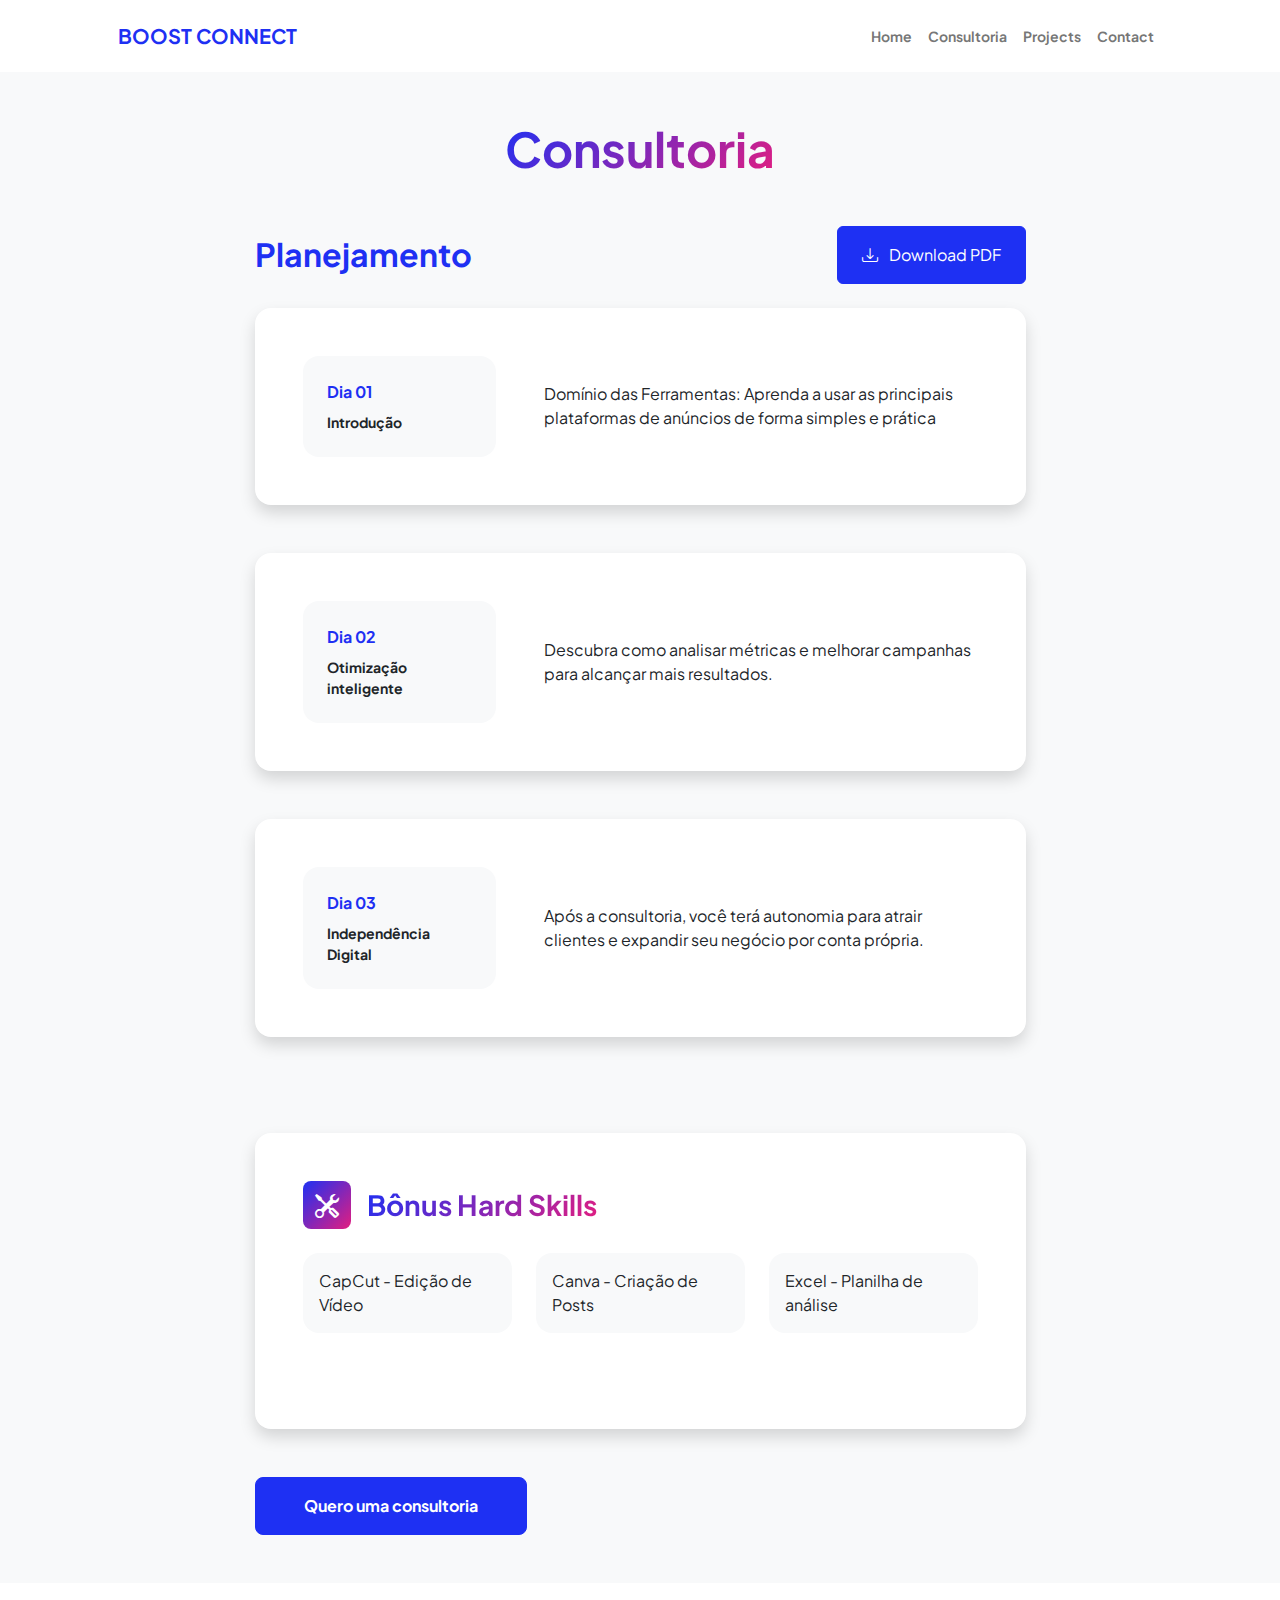
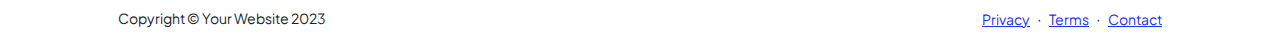
==== consultoria.html @ d8438253 "Add files via upload" ====
<!DOCTYPE html>
<html lang="pt-BR">
    <head>
        <meta charset="utf-8" />
        <meta name="viewport" content="width=device-width, initial-scale=1, shrink-to-fit=no" />
        <meta name="description" content="" />
        <meta name="author" content="" />
        <title>BOOST CONNECT - CONSULTORIA</title>
        <!-- Favicon-->
        <link rel="icon" type="image/x-icon" href="assets/favicon.ico" />
        <!-- Custom Google font-->
        <link rel="preconnect" href="https://fonts.googleapis.com" />
        <link rel="preconnect" href="https://fonts.gstatic.com" crossorigin />
        <link href="https://fonts.googleapis.com/css2?family=Plus+Jakarta+Sans:wght@100;200;300;400;500;600;700;800;900&amp;display=swap" rel="stylesheet" />
        <!-- Bootstrap icons-->
        <link href="https://cdn.jsdelivr.net/npm/bootstrap-icons@1.8.1/font/bootstrap-icons.css" rel="stylesheet" />
        <!-- Core theme CSS (includes Bootstrap)-->
        <link href="css/styles.css" rel="stylesheet" />
    </head>
    <body class="d-flex flex-column h-100 bg-light">
        <main class="flex-shrink-0">
            <!-- Navigation-->
            <nav class="navbar navbar-expand-lg navbar-light bg-white py-3">
                <div class="container px-5">
                    <a class="navbar-brand" href="index.html"><span class="fw-bolder text-primary">BOOST CONNECT</span></a>
                    <button class="navbar-toggler" type="button" data-bs-toggle="collapse" data-bs-target="#navbarSupportedContent" aria-controls="navbarSupportedContent" aria-expanded="false" aria-label="Toggle navigation"><span class="navbar-toggler-icon"></span></button>
                    <div class="collapse navbar-collapse" id="navbarSupportedContent">
                        <ul class="navbar-nav ms-auto mb-2 mb-lg-0 small fw-bolder">
                            <li class="nav-item"><a class="nav-link" href="index.html">Home</a></li>
                            <li class="nav-item"><a class="nav-link" href="consultoria.html">Consultoria</a></li>
                            <li class="nav-item"><a class="nav-link" href="projects.html">Projects</a></li>
                            <li class="nav-item"><a class="nav-link" href="contact.html">Contact</a></li>
                        </ul>
                    </div>
                </div>
            </nav>
            <!-- Page Content-->
            <div class="container px-5 my-5">
                <div class="text-center mb-5">
                    <h1 class="display-5 fw-bolder mb-0"><span class="text-gradient d-inline">Consultoria</span></h1>
                </div>
                <div class="row gx-5 justify-content-center">
                    <div class="col-lg-11 col-xl-9 col-xxl-8">
                        <!-- Experience Section-->
                        <section>
                            <div class="d-flex align-items-center justify-content-between mb-4">
                                <h2 class="text-primary fw-bolder mb-0">Planejamento</h2>
                                <!-- Download resume button-->
                                <!-- Note: Set the link href target to a PDF file within your project-->
                                <a class="btn btn-primary px-4 py-3" href="assets/Consultoria.pdf" download>
                                    <div class="d-inline-block bi bi-download me-2"></div>
                                    Download PDF
                                </a>
                            </div>
                            <!-- Experience Card 1-->
                            <div class="card shadow border-0 rounded-4 mb-5">
                                <div class="card-body p-5">
                                    <div class="row align-items-center gx-5">
                                        <div class="col text-center text-lg-start mb-4 mb-lg-0">
                                            <div class="bg-light p-4 rounded-4">
                                                <div class="text-primary fw-bolder mb-2">Dia 01</div>
                                                <div class="small fw-bolder">Introdução</div>
                                            </div>
                                        </div>
                                        <div class="col-lg-8"><div>Domínio das Ferramentas: Aprenda a usar as
                                            principais plataformas de anúncios de forma
                                            simples e prática</div></div>
                                    </div>
                                </div>
                            </div>
                            <!-- Experience Card 2-->
                            <div class="card shadow border-0 rounded-4 mb-5">
                                <div class="card-body p-5">
                                    <div class="row align-items-center gx-5">
                                        <div class="col text-center text-lg-start mb-4 mb-lg-0">
                                            <div class="bg-light p-4 rounded-4">
                                                <div class="text-primary fw-bolder mb-2">Dia 02</div>
                                                <div class="small fw-bolder">Otimização inteligente</div>
                                            </div>
                                        </div>
                                        <div class="col-lg-8"><div>Descubra como analisar
                                            métricas e melhorar campanhas para alcançar
                                            mais resultados.</div></div>
                                    </div>
                                </div>
                            </div>
                            <!-- Experience Card 2-->
                            <div class="card shadow border-0 rounded-4 mb-5">
                                <div class="card-body p-5">
                                    <div class="row align-items-center gx-5">
                                        <div class="col text-center text-lg-start mb-4 mb-lg-0">
                                            <div class="bg-light p-4 rounded-4">
                                                <div class="text-primary fw-bolder mb-2">Dia 03</div>
                                                <div class="small fw-bolder">Independência Digital</div>
                                            </div>
                                        </div>
                                        <div class="col-lg-8"><div>Após a consultoria, você
                                            terá autonomia para atrair clientes e expandir
                                            seu negócio por conta própria.</div></div>
                                    </div>
                                </div>
                            </div>
                        </section>
                        <div class="pb-5"></div>
                        <!-- Skills Section-->
                        <section class="hard-skills">
                            <!-- Skillset Card-->
                            <div class="card shadow border-0 rounded-4 mb-5">
                                <div class="card-body p-5">
                                    <!-- Professional skills list-->
                                    <div class="mb-5">
                                        <div class="d-flex align-items-center mb-4">
                                            <div class="feature bg-primary bg-gradient-primary-to-secondary text-white rounded-3 me-3"><i class="bi bi-tools"></i></div>
                                            <h3 class="fw-bolder mb-0"><span class="text-gradient d-inline">Bônus Hard Skills</span></h3>
                                        </div>
                                        <div class="row row-cols-1 row-cols-md-3 mb-4">
                                            <div class="col mb-4 mb-md-0"><div class="d-flex align-items-center bg-light rounded-4 p-3 h-100">CapCut - Edição de Vídeo</div></div>
                                            <div class="col mb-4 mb-md-0"><div class="d-flex align-items-center bg-light rounded-4 p-3 h-100">Canva - Criação de Posts</div></div>
                                            <div class="col"><div class="d-flex align-items-center bg-light rounded-4 p-3 h-100">Excel - Planilha de análise</div></div>
                                        </div>
                                    </div>
                                </div>
                            </div>
                            <a class="btn btn-primary btn-lg px-5 py-3 me-sm-3 fs-6 fw-bolder center" href="consultoria.html">Quero uma consultoria</a>
                        </section>
                    </div>
                </div>
            </div>
        </main>
        <!-- Footer-->
        <footer class="bg-white py-4 mt-auto">
            <div class="container px-5">
                <div class="row align-items-center justify-content-between flex-column flex-sm-row">
                    <div class="col-auto"><div class="small m-0">Copyright &copy; Your Website 2023</div></div>
                    <div class="col-auto">
                        <a class="small" href="#!">Privacy</a>
                        <span class="mx-1">&middot;</span>
                        <a class="small" href="#!">Terms</a>
                        <span class="mx-1">&middot;</span>
                        <a class="small" href="#!">Contact</a>
                    </div>
                </div>
            </div>
        </footer>
        <!-- Bootstrap core JS-->
        <script src="https://cdn.jsdelivr.net/npm/bootstrap@5.2.3/dist/js/bootstrap.bundle.min.js"></script>
        <!-- Core theme JS-->
        <script src="js/scripts.js"></script>
    </body>
</html>
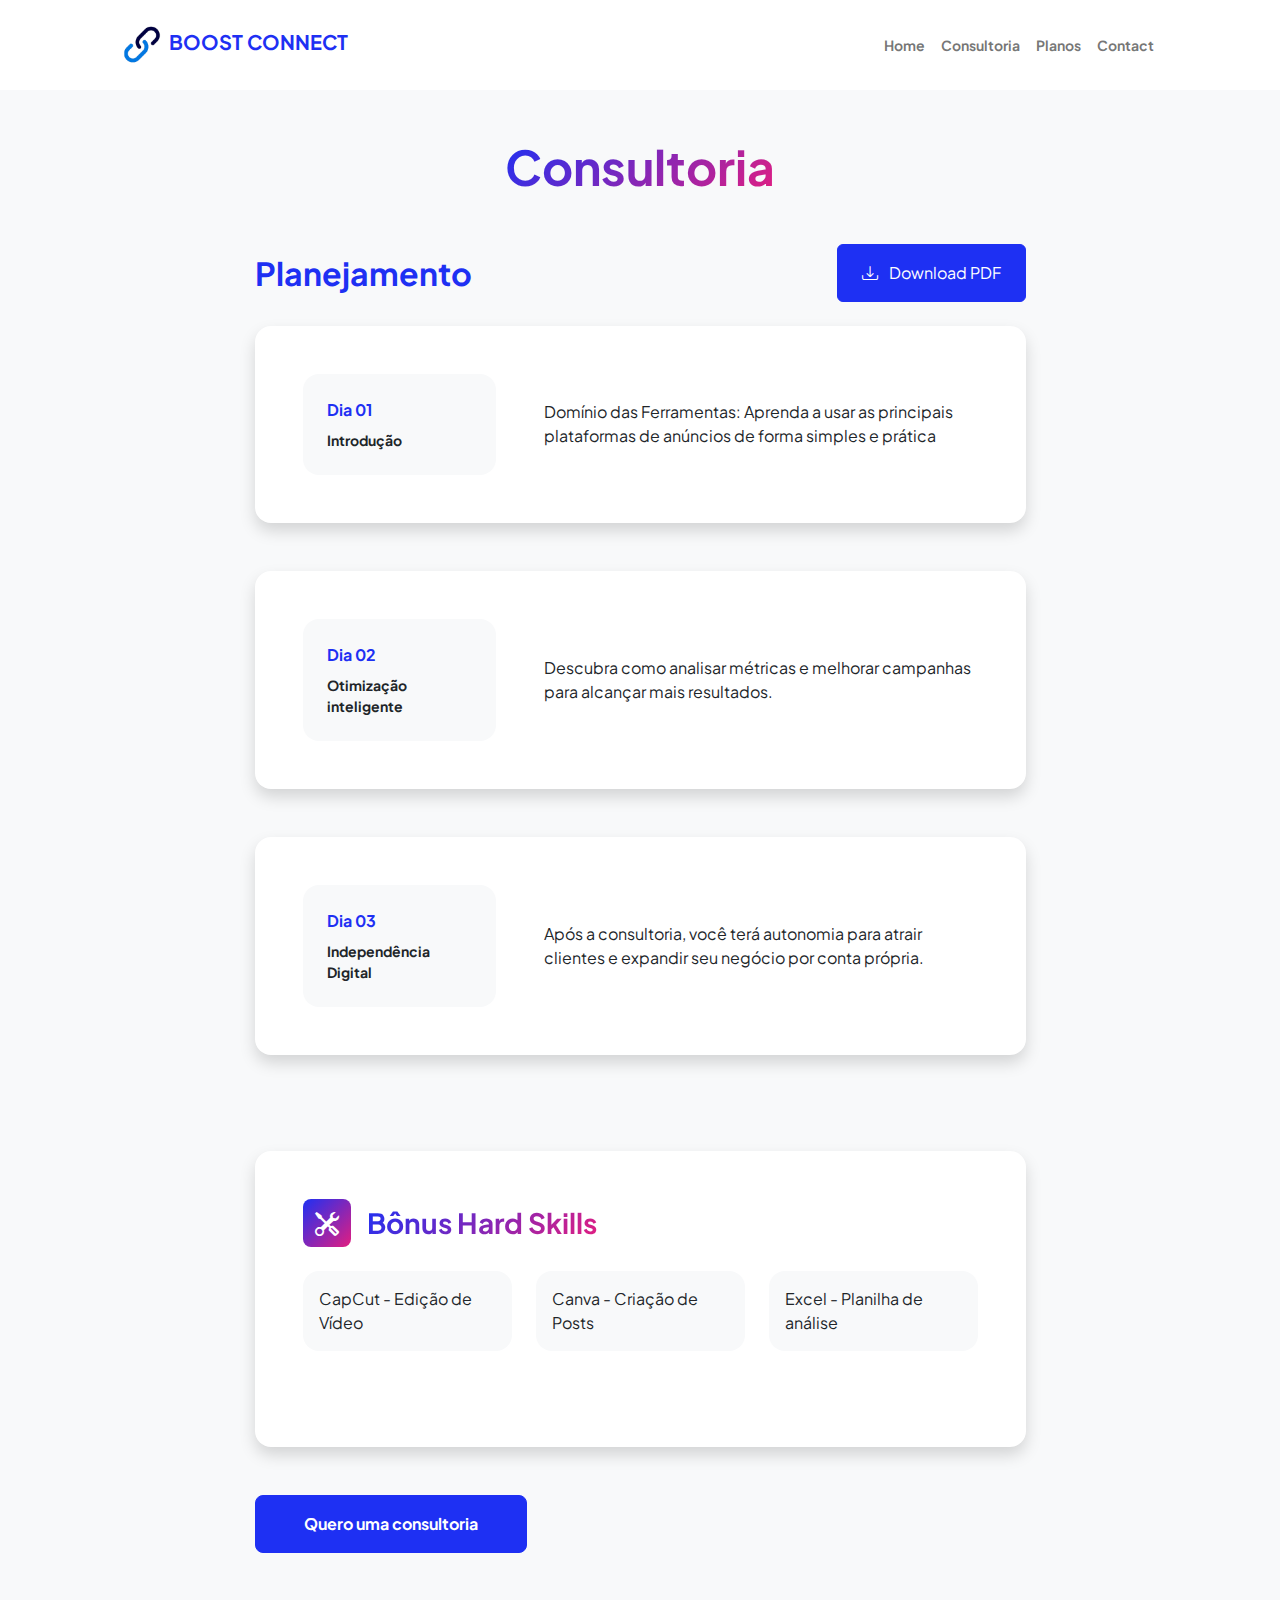
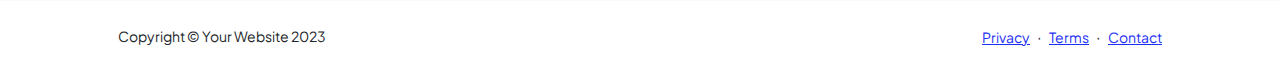
==== commit 1a562e2d: "Add files via upload" ====
--- a/consultoria.html
+++ b/consultoria.html
@@ -22,13 +22,16 @@
             <!-- Navigation-->
             <nav class="navbar navbar-expand-lg navbar-light bg-white py-3">
                 <div class="container px-5">
-                    <a class="navbar-brand" href="index.html"><span class="fw-bolder text-primary">BOOST CONNECT</span></a>
+                    <a class="navbar-brand" href="index.html">
+                        <img src="assets/icon.png" alt="Boost Connect Icon" title="Boost Connect Icone" width="10%">
+                        <span class="fw-bolder text-primary">BOOST CONNECT</span>
+                    </a>
                     <button class="navbar-toggler" type="button" data-bs-toggle="collapse" data-bs-target="#navbarSupportedContent" aria-controls="navbarSupportedContent" aria-expanded="false" aria-label="Toggle navigation"><span class="navbar-toggler-icon"></span></button>
                     <div class="collapse navbar-collapse" id="navbarSupportedContent">
                         <ul class="navbar-nav ms-auto mb-2 mb-lg-0 small fw-bolder">
                             <li class="nav-item"><a class="nav-link" href="index.html">Home</a></li>
                             <li class="nav-item"><a class="nav-link" href="consultoria.html">Consultoria</a></li>
-                            <li class="nav-item"><a class="nav-link" href="projects.html">Projects</a></li>
+                            <li class="nav-item"><a class="nav-link" href="planos.html">Planos</a></li>
                             <li class="nav-item"><a class="nav-link" href="contact.html">Contact</a></li>
                         </ul>
                     </div>
@@ -121,7 +124,7 @@
                                     </div>
                                 </div>
                             </div>
-                            <a class="btn btn-primary btn-lg px-5 py-3 me-sm-3 fs-6 fw-bolder center" href="consultoria.html">Quero uma consultoria</a>
+                            <a class="btn btn-primary btn-lg px-5 py-3 me-sm-3 fs-6 fw-bolder center" href="https://wa.me/+5564984251535">Quero uma consultoria</a>
                         </section>
                     </div>
                 </div>
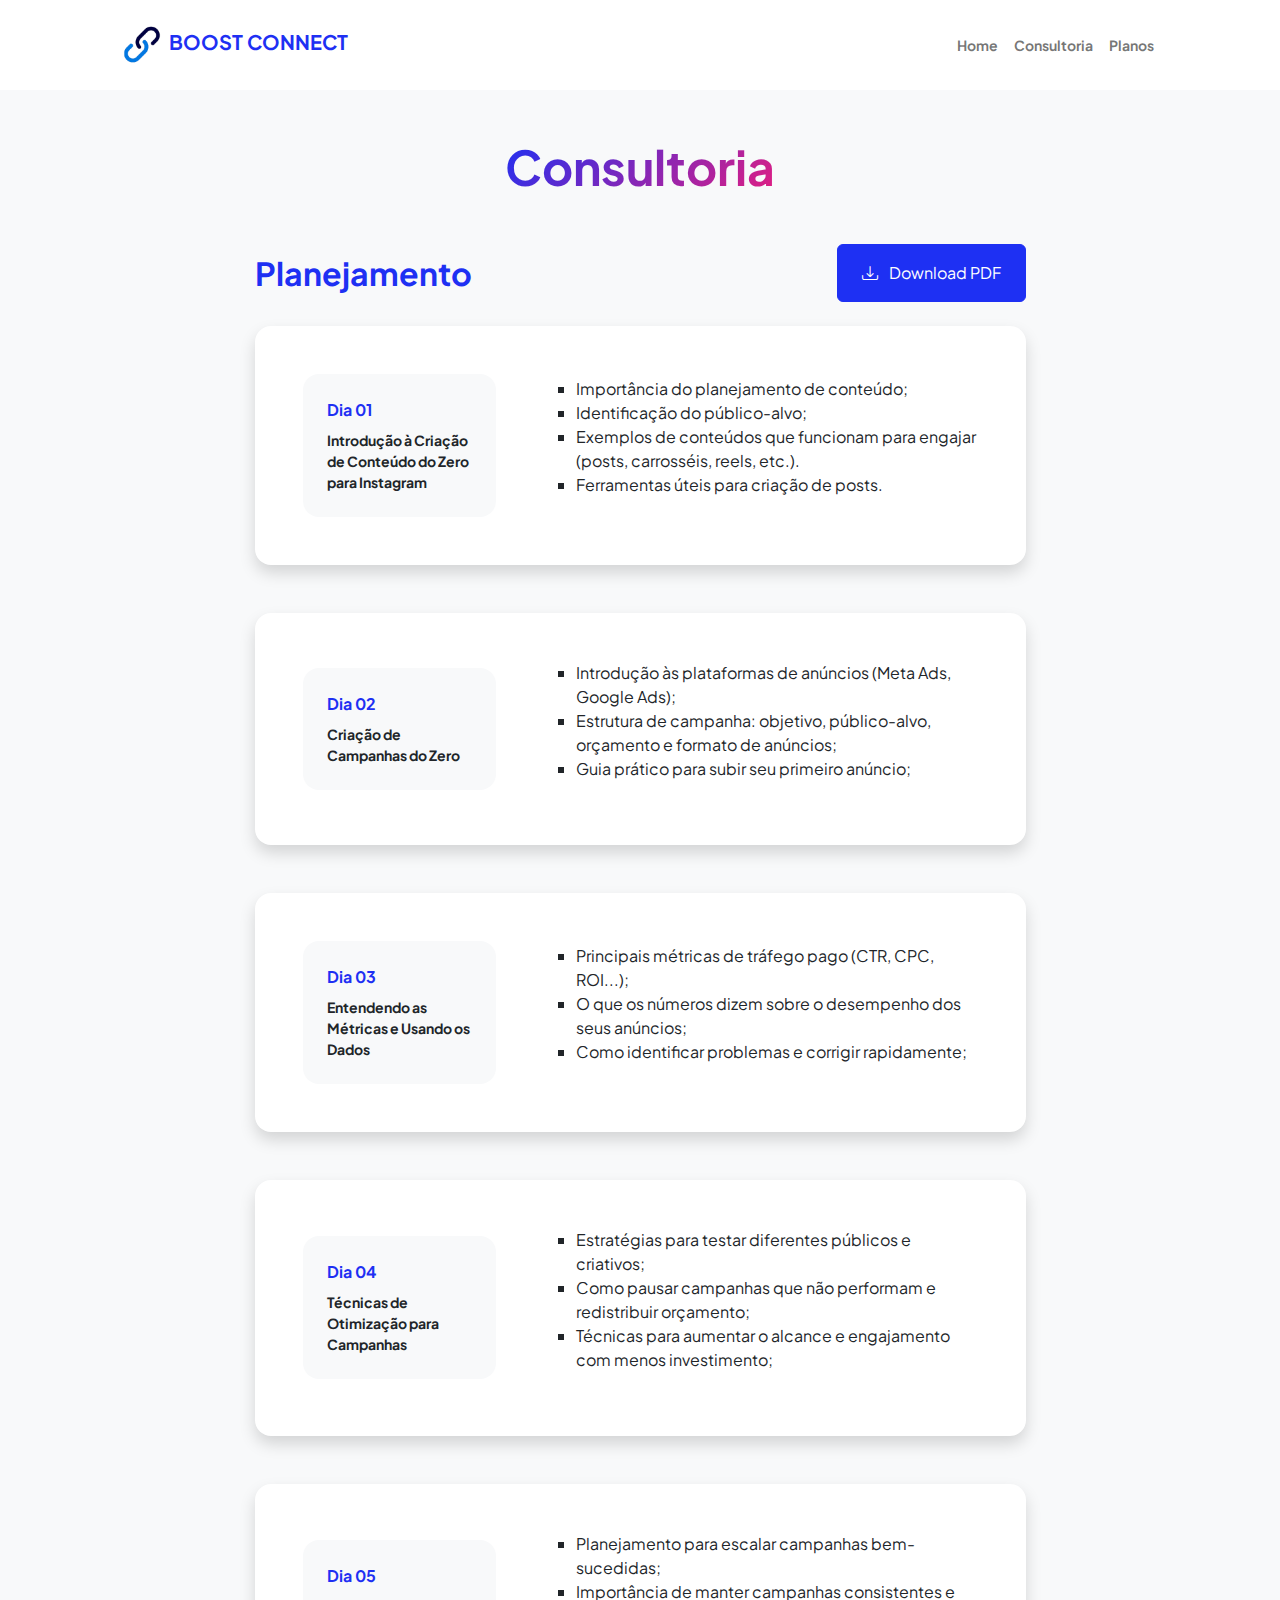
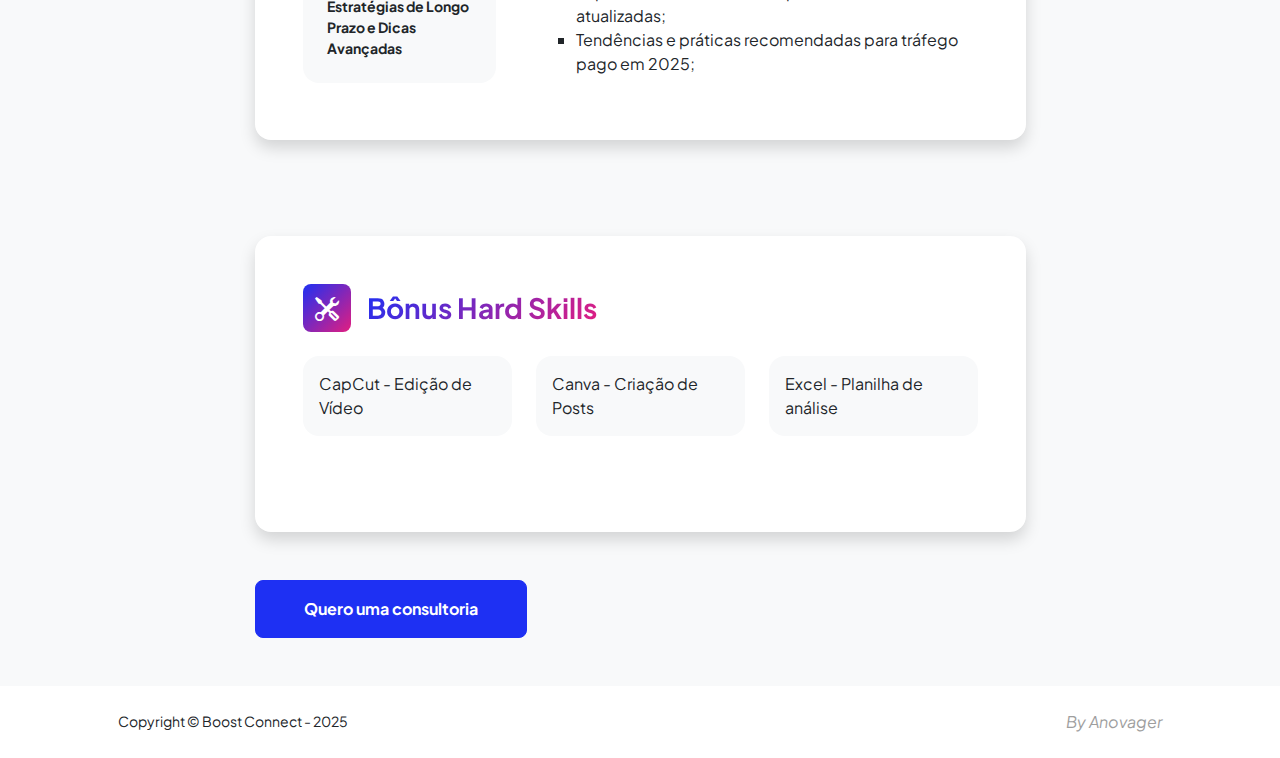
==== commit a1d1aaaf: "update: planos e consultoria" ====
--- a/consultoria.html
+++ b/consultoria.html
@@ -1,153 +1,246 @@
 <!DOCTYPE html>
 <html lang="pt-BR">
-    <head>
-        <meta charset="utf-8" />
-        <meta name="viewport" content="width=device-width, initial-scale=1, shrink-to-fit=no" />
-        <meta name="description" content="" />
-        <meta name="author" content="" />
-        <title>BOOST CONNECT - CONSULTORIA</title>
-        <!-- Favicon-->
-        <link rel="icon" type="image/x-icon" href="assets/favicon.ico" />
-        <!-- Custom Google font-->
-        <link rel="preconnect" href="https://fonts.googleapis.com" />
-        <link rel="preconnect" href="https://fonts.gstatic.com" crossorigin />
-        <link href="https://fonts.googleapis.com/css2?family=Plus+Jakarta+Sans:wght@100;200;300;400;500;600;700;800;900&amp;display=swap" rel="stylesheet" />
-        <!-- Bootstrap icons-->
-        <link href="https://cdn.jsdelivr.net/npm/bootstrap-icons@1.8.1/font/bootstrap-icons.css" rel="stylesheet" />
-        <!-- Core theme CSS (includes Bootstrap)-->
-        <link href="css/styles.css" rel="stylesheet" />
-    </head>
-    <body class="d-flex flex-column h-100 bg-light">
-        <main class="flex-shrink-0">
-            <!-- Navigation-->
-            <nav class="navbar navbar-expand-lg navbar-light bg-white py-3">
-                <div class="container px-5">
-                    <a class="navbar-brand" href="index.html">
-                        <img src="assets/icon.png" alt="Boost Connect Icon" title="Boost Connect Icone" width="10%">
-                        <span class="fw-bolder text-primary">BOOST CONNECT</span>
-                    </a>
-                    <button class="navbar-toggler" type="button" data-bs-toggle="collapse" data-bs-target="#navbarSupportedContent" aria-controls="navbarSupportedContent" aria-expanded="false" aria-label="Toggle navigation"><span class="navbar-toggler-icon"></span></button>
-                    <div class="collapse navbar-collapse" id="navbarSupportedContent">
-                        <ul class="navbar-nav ms-auto mb-2 mb-lg-0 small fw-bolder">
-                            <li class="nav-item"><a class="nav-link" href="index.html">Home</a></li>
-                            <li class="nav-item"><a class="nav-link" href="consultoria.html">Consultoria</a></li>
-                            <li class="nav-item"><a class="nav-link" href="planos.html">Planos</a></li>
-                            <li class="nav-item"><a class="nav-link" href="contact.html">Contact</a></li>
-                        </ul>
-                    </div>
-                </div>
-            </nav>
-            <!-- Page Content-->
-            <div class="container px-5 my-5">
-                <div class="text-center mb-5">
-                    <h1 class="display-5 fw-bolder mb-0"><span class="text-gradient d-inline">Consultoria</span></h1>
-                </div>
-                <div class="row gx-5 justify-content-center">
-                    <div class="col-lg-11 col-xl-9 col-xxl-8">
-                        <!-- Experience Section-->
-                        <section>
-                            <div class="d-flex align-items-center justify-content-between mb-4">
-                                <h2 class="text-primary fw-bolder mb-0">Planejamento</h2>
-                                <!-- Download resume button-->
-                                <!-- Note: Set the link href target to a PDF file within your project-->
-                                <a class="btn btn-primary px-4 py-3" href="assets/Consultoria.pdf" download>
-                                    <div class="d-inline-block bi bi-download me-2"></div>
-                                    Download PDF
-                                </a>
-                            </div>
-                            <!-- Experience Card 1-->
-                            <div class="card shadow border-0 rounded-4 mb-5">
-                                <div class="card-body p-5">
-                                    <div class="row align-items-center gx-5">
-                                        <div class="col text-center text-lg-start mb-4 mb-lg-0">
-                                            <div class="bg-light p-4 rounded-4">
-                                                <div class="text-primary fw-bolder mb-2">Dia 01</div>
-                                                <div class="small fw-bolder">Introdução</div>
+
+<head>
+    <meta charset="utf-8" />
+    <meta name="viewport" content="width=device-width, initial-scale=1, shrink-to-fit=no" />
+    <meta name="description" content="" />
+    <meta name="author" content="" />
+    <title>BOOST CONNECT - CONSULTORIA</title>
+    <!-- Favicon-->
+    <link rel="icon" type="image/x-icon" href="assets/favicon.ico" />
+    <!-- Custom Google font-->
+    <link rel="preconnect" href="https://fonts.googleapis.com" />
+    <link rel="preconnect" href="https://fonts.gstatic.com" crossorigin />
+    <link
+        href="https://fonts.googleapis.com/css2?family=Plus+Jakarta+Sans:wght@100;200;300;400;500;600;700;800;900&amp;display=swap"
+        rel="stylesheet" />
+    <!-- Bootstrap icons-->
+    <link href="https://cdn.jsdelivr.net/npm/bootstrap-icons@1.8.1/font/bootstrap-icons.css" rel="stylesheet" />
+    <!-- Core theme CSS (includes Bootstrap)-->
+    <link href="css/styles.css" rel="stylesheet" />
+</head>
+
+<body class="d-flex flex-column h-100 bg-light">
+    <main class="flex-shrink-0">
+        <!-- Navigation-->
+        <nav class="navbar navbar-expand-lg navbar-light bg-white py-3">
+            <div class="container px-5">
+                <a class="navbar-brand" href="index.html">
+                    <img src="assets/icon.png" alt="Boost Connect Icon" title="Boost Connect Icone" width="10%">
+                    <span class="fw-bolder text-primary">BOOST CONNECT</span>
+                </a>
+                <button class="navbar-toggler" type="button" data-bs-toggle="collapse"
+                    data-bs-target="#navbarSupportedContent" aria-controls="navbarSupportedContent"
+                    aria-expanded="false" aria-label="Toggle navigation"><span
+                        class="navbar-toggler-icon"></span></button>
+                <div class="collapse navbar-collapse" id="navbarSupportedContent">
+                    <ul class="navbar-nav ms-auto mb-2 mb-lg-0 small fw-bolder">
+                        <li class="nav-item"><a class="nav-link" href="index.html">Home</a></li>
+                        <li class="nav-item"><a class="nav-link" href="consultoria.html">Consultoria</a></li>
+                        <li class="nav-item"><a class="nav-link" href="planos.html">Planos</a></li>
+                    </ul>
+                </div>
+            </div>
+        </nav>
+        <!-- Page Content-->
+        <div class="container px-5 my-5">
+            <div class="text-center mb-5">
+                <h1 class="display-5 fw-bolder mb-0"><span class="text-gradient d-inline">Consultoria</span></h1>
+            </div>
+            <div class="row gx-5 justify-content-center">
+                <div class="col-lg-11 col-xl-9 col-xxl-8">
+                    <!-- Experience Section-->
+                    <section>
+                        <div class="d-flex align-items-center justify-content-between mb-4">
+                            <h2 class="text-primary fw-bolder mb-0">Planejamento</h2>
+                            <!-- Download resume button-->
+                            <!-- Note: Set the link href target to a PDF file within your project-->
+                            <a class="btn btn-primary px-4 py-3" href="assets/Consultoria.pdf" download>
+                                <div class="d-inline-block bi bi-download me-2"></div>
+                                Download PDF
+                            </a>
+                        </div>
+                        <!-- Experience Card 1-->
+                        <div class="card shadow border-0 rounded-4 mb-5">
+                            <div class="card-body p-5">
+                                <div class="row align-items-center gx-5">
+                                    <div class="col text-center text-lg-start mb-4 mb-lg-0">
+                                        <div class="bg-light p-4 rounded-4">
+                                            <div class="text-primary fw-bolder mb-2">Dia 01</div>
+                                            <div class="small fw-bolder">Introdução à Criação de Conteúdo do Zero para
+                                                Instagram</div>
+                                        </div>
+                                    </div>
+                                    <div class="col-lg-8">
+                                        <div>
+                                            <ul type="square">
+                                                <li>Importância do planejamento de conteúdo;</li>
+                                                <li>Identificação do público-alvo;</li>
+                                                <li>Exemplos de conteúdos que funcionam para engajar (posts, carrosséis,
+                                                    reels, etc.).</li>
+                                                <li>Ferramentas úteis para criação de posts.</li>
+                                            </ul>
+                                        </div>
+                                    </div>
+                                </div>
+                            </div>
+                        </div>
+                        <!-- Experience Card 2-->
+                        <div class="card shadow border-0 rounded-4 mb-5">
+                            <div class="card-body p-5">
+                                <div class="row align-items-center gx-5">
+                                    <div class="col text-center text-lg-start mb-4 mb-lg-0">
+                                        <div class="bg-light p-4 rounded-4">
+                                            <div class="text-primary fw-bolder mb-2">Dia 02</div>
+                                            <div class="small fw-bolder">Criação de Campanhas do Zero</div>
+                                        </div>
+                                    </div>
+                                    <div class="col-lg-8">
+                                        <div>
+                                            <ul type="square">
+                                                <li>Introdução às plataformas de anúncios (Meta Ads, Google Ads);</li>
+                                                <li>Estrutura de campanha: objetivo, público-alvo, orçamento e formato
+                                                    de anúncios;</li>
+                                                <li>Guia prático para subir seu primeiro anúncio;</li>
+                                            </ul>
+                                        </div>
+                                    </div>
+                                </div>
+                            </div>
+                        </div>
+                        <!-- Experience Card 2-->
+                        <div class="card shadow border-0 rounded-4 mb-5">
+                            <div class="card-body p-5">
+                                <div class="row align-items-center gx-5">
+                                    <div class="col text-center text-lg-start mb-4 mb-lg-0">
+                                        <div class="bg-light p-4 rounded-4">
+                                            <div class="text-primary fw-bolder mb-2">Dia 03</div>
+                                            <div class="small fw-bolder">Entendendo as Métricas e Usando os Dados</div>
+                                        </div>
+                                    </div>
+                                    <div class="col-lg-8">
+                                        <div>
+                                            <ul type="square">
+                                                <li>Principais métricas de tráfego pago (CTR, CPC, ROI...);
+                                                </li>
+                                                <li>O que os números dizem sobre o desempenho dos seus anúncios;
+                                                </li>
+                                                <li>Como identificar problemas e corrigir rapidamente;
+                                                </li>
+                                            </ul>
+                                        </div>
+                                    </div>
+                                </div>
+                            </div>
+                        </div>
+                        <div class="card shadow border-0 rounded-4 mb-5">
+                            <div class="card-body p-5">
+                                <div class="row align-items-center gx-5">
+                                    <div class="col text-center text-lg-start mb-4 mb-lg-0">
+                                        <div class="bg-light p-4 rounded-4">
+                                            <div class="text-primary fw-bolder mb-2">Dia 04</div>
+                                            <div class="small fw-bolder">Técnicas de Otimização para Campanhas</div>
+                                        </div>
+                                    </div>
+                                    <div class="col-lg-8">
+                                        <div>
+                                            <ul type="square">
+                                                <li>Estratégias para testar diferentes públicos e criativos;
+                                                </li>
+                                                <li>Como pausar campanhas que não performam e redistribuir orçamento;
+                                                </li>
+                                                <li>Técnicas para aumentar o alcance e engajamento com menos investimento;
+                                                </li>
+                                            </ul>
+                                        </div>
+                                    </div>
+                                </div>
+                            </div>
+                        </div>
+                        <div class="card shadow border-0 rounded-4 mb-5">
+                            <div class="card-body p-5">
+                                <div class="row align-items-center gx-5">
+                                    <div class="col text-center text-lg-start mb-4 mb-lg-0">
+                                        <div class="bg-light p-4 rounded-4">
+                                            <div class="text-primary fw-bolder mb-2">Dia 05</div>
+                                            <div class="small fw-bolder">Estratégias de Longo Prazo e Dicas Avançadas
                                             </div>
                                         </div>
-                                        <div class="col-lg-8"><div>Domínio das Ferramentas: Aprenda a usar as
-                                            principais plataformas de anúncios de forma
-                                            simples e prática</div></div>
-                                    </div>
-                                </div>
-                            </div>
-                            <!-- Experience Card 2-->
-                            <div class="card shadow border-0 rounded-4 mb-5">
-                                <div class="card-body p-5">
-                                    <div class="row align-items-center gx-5">
-                                        <div class="col text-center text-lg-start mb-4 mb-lg-0">
-                                            <div class="bg-light p-4 rounded-4">
-                                                <div class="text-primary fw-bolder mb-2">Dia 02</div>
-                                                <div class="small fw-bolder">Otimização inteligente</div>
-                                            </div>
-                                        </div>
-                                        <div class="col-lg-8"><div>Descubra como analisar
-                                            métricas e melhorar campanhas para alcançar
-                                            mais resultados.</div></div>
-                                    </div>
-                                </div>
-                            </div>
-                            <!-- Experience Card 2-->
-                            <div class="card shadow border-0 rounded-4 mb-5">
-                                <div class="card-body p-5">
-                                    <div class="row align-items-center gx-5">
-                                        <div class="col text-center text-lg-start mb-4 mb-lg-0">
-                                            <div class="bg-light p-4 rounded-4">
-                                                <div class="text-primary fw-bolder mb-2">Dia 03</div>
-                                                <div class="small fw-bolder">Independência Digital</div>
-                                            </div>
-                                        </div>
-                                        <div class="col-lg-8"><div>Após a consultoria, você
-                                            terá autonomia para atrair clientes e expandir
-                                            seu negócio por conta própria.</div></div>
-                                    </div>
-                                </div>
-                            </div>
-                        </section>
-                        <div class="pb-5"></div>
-                        <!-- Skills Section-->
-                        <section class="hard-skills">
-                            <!-- Skillset Card-->
-                            <div class="card shadow border-0 rounded-4 mb-5">
-                                <div class="card-body p-5">
-                                    <!-- Professional skills list-->
-                                    <div class="mb-5">
-                                        <div class="d-flex align-items-center mb-4">
-                                            <div class="feature bg-primary bg-gradient-primary-to-secondary text-white rounded-3 me-3"><i class="bi bi-tools"></i></div>
-                                            <h3 class="fw-bolder mb-0"><span class="text-gradient d-inline">Bônus Hard Skills</span></h3>
-                                        </div>
-                                        <div class="row row-cols-1 row-cols-md-3 mb-4">
-                                            <div class="col mb-4 mb-md-0"><div class="d-flex align-items-center bg-light rounded-4 p-3 h-100">CapCut - Edição de Vídeo</div></div>
-                                            <div class="col mb-4 mb-md-0"><div class="d-flex align-items-center bg-light rounded-4 p-3 h-100">Canva - Criação de Posts</div></div>
-                                            <div class="col"><div class="d-flex align-items-center bg-light rounded-4 p-3 h-100">Excel - Planilha de análise</div></div>
-                                        </div>
-                                    </div>
-                                </div>
-                            </div>
-                            <a class="btn btn-primary btn-lg px-5 py-3 me-sm-3 fs-6 fw-bolder center" href="https://wa.me/+5564984251535">Quero uma consultoria</a>
-                        </section>
-                    </div>
-                </div>
-            </div>
-        </main>
-        <!-- Footer-->
-        <footer class="bg-white py-4 mt-auto">
-            <div class="container px-5">
-                <div class="row align-items-center justify-content-between flex-column flex-sm-row">
-                    <div class="col-auto"><div class="small m-0">Copyright &copy; Your Website 2023</div></div>
-                    <div class="col-auto">
-                        <a class="small" href="#!">Privacy</a>
-                        <span class="mx-1">&middot;</span>
-                        <a class="small" href="#!">Terms</a>
-                        <span class="mx-1">&middot;</span>
-                        <a class="small" href="#!">Contact</a>
-                    </div>
-                </div>
-            </div>
-        </footer>
-        <!-- Bootstrap core JS-->
-        <script src="https://cdn.jsdelivr.net/npm/bootstrap@5.2.3/dist/js/bootstrap.bundle.min.js"></script>
-        <!-- Core theme JS-->
-        <script src="js/scripts.js"></script>
-    </body>
-</html>
+                                    </div>
+                                    <div class="col-lg-8">
+                                        <div>
+                                            <ul type="square">
+                                                <li>Planejamento para escalar campanhas bem-sucedidas;
+                                                </li>
+                                                <li>Importância de manter campanhas consistentes e atualizadas;
+                                                </li>
+                                                <li>Tendências e práticas recomendadas para tráfego pago em 2025;
+                                                </li>
+                                            </ul>
+                                        </div>
+                                    </div>
+                                </div>
+                            </div>
+                        </div>
+                    </section>
+                    <div class="pb-5"></div>
+                    <!-- Skills Section-->
+                    <section class="hard-skills">
+                        <!-- Skillset Card-->
+                        <div class="card shadow border-0 rounded-4 mb-5">
+                            <div class="card-body p-5">
+                                <!-- Professional skills list-->
+                                <div class="mb-5">
+                                    <div class="d-flex align-items-center mb-4">
+                                        <div
+                                            class="feature bg-primary bg-gradient-primary-to-secondary text-white rounded-3 me-3">
+                                            <i class="bi bi-tools"></i></div>
+                                        <h3 class="fw-bolder mb-0"><span class="text-gradient d-inline">Bônus Hard
+                                                Skills</span></h3>
+                                    </div>
+                                    <div class="row row-cols-1 row-cols-md-3 mb-4">
+                                        <div class="col mb-4 mb-md-0">
+                                            <div class="d-flex align-items-center bg-light rounded-4 p-3 h-100">CapCut -
+                                                Edição de Vídeo</div>
+                                        </div>
+                                        <div class="col mb-4 mb-md-0">
+                                            <div class="d-flex align-items-center bg-light rounded-4 p-3 h-100">Canva -
+                                                Criação de Posts</div>
+                                        </div>
+                                        <div class="col">
+                                            <div class="d-flex align-items-center bg-light rounded-4 p-3 h-100">Excel -
+                                                Planilha de análise</div>
+                                        </div>
+                                    </div>
+                                </div>
+                            </div>
+                        </div>
+                        <a class="btn btn-primary btn-lg px-5 py-3 me-sm-3 fs-6 fw-bolder center"
+                            href="https://wa.me/+5564984251535">Quero uma consultoria</a>
+                    </section>
+                </div>
+            </div>
+        </div>
+    </main>
+    <!-- Footer-->
+    <footer class="bg-white py-4 mt-auto">
+        <div class="container px-5">
+            <div class="row align-items-center justify-content-between flex-column flex-sm-row">
+                <div class="col-auto">
+                    <div class="small m-0">Copyright &copy; Boost Connect - 2025</div>
+                </div>
+                <div class="col-auto">
+                    <a href="https://www.anovager.com"
+                        style="color: #9e9e9e; text-decoration: none; font-style: italic;">By Anovager</a>
+                </div>
+            </div>
+        </div>
+    </footer>
+    <!-- Bootstrap core JS-->
+    <script src="https://cdn.jsdelivr.net/npm/bootstrap@5.2.3/dist/js/bootstrap.bundle.min.js"></script>
+    <!-- Core theme JS-->
+    <script src="js/scripts.js"></script>
+</body>
+
+</html>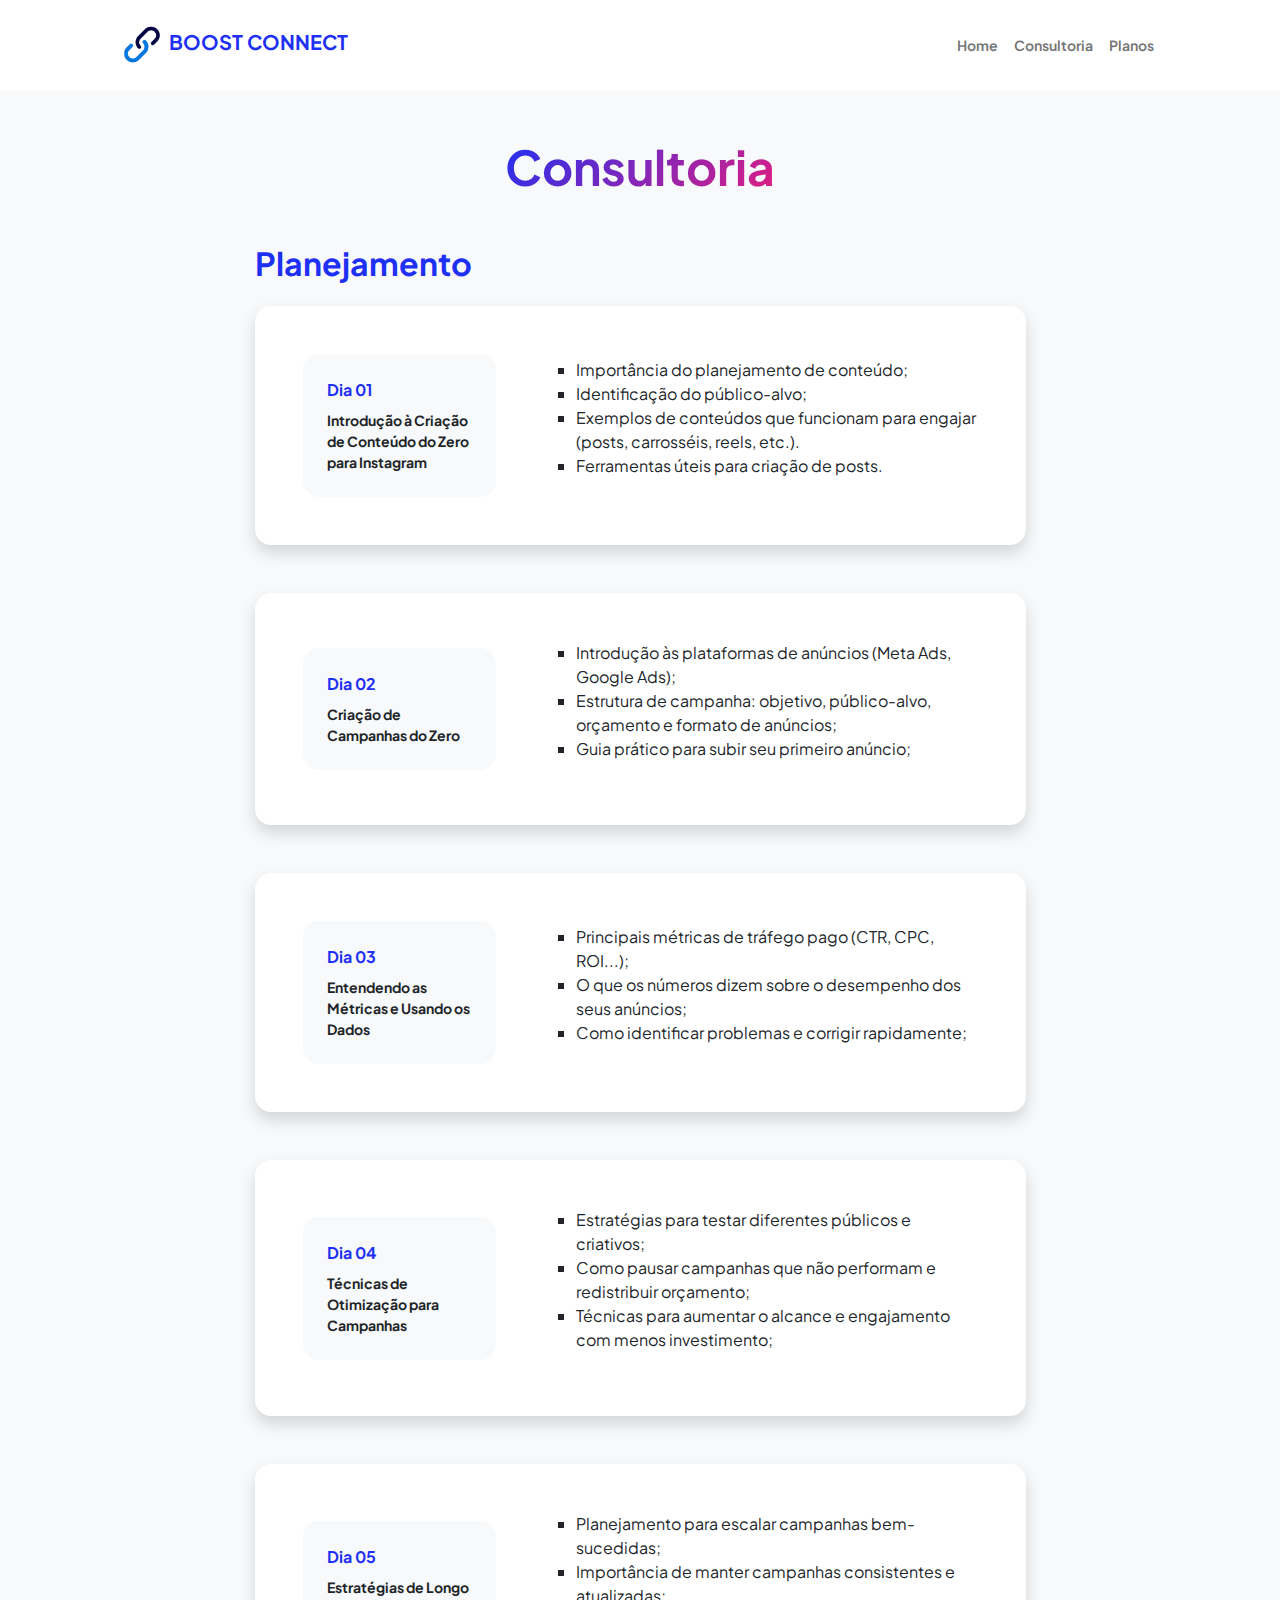
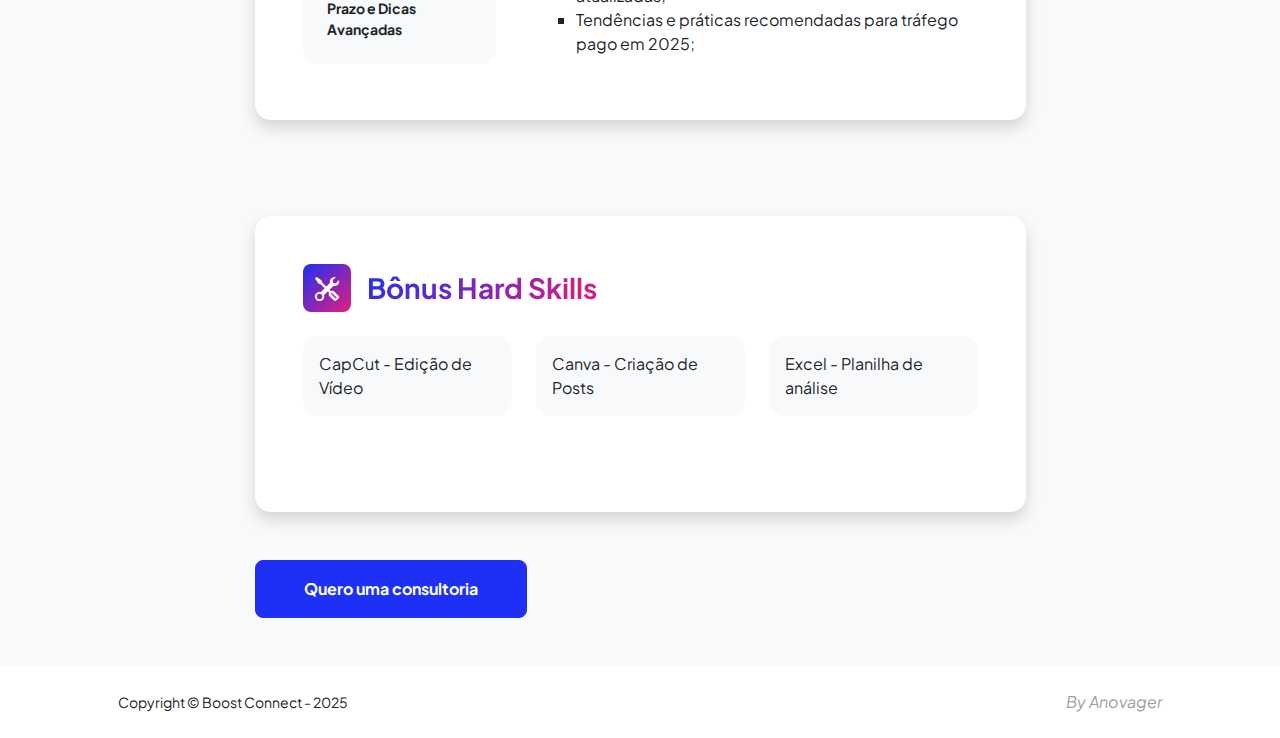
==== commit 8db14a78: "Update consultoria.html" ====
--- a/consultoria.html
+++ b/consultoria.html
@@ -54,12 +54,6 @@
                     <section>
                         <div class="d-flex align-items-center justify-content-between mb-4">
                             <h2 class="text-primary fw-bolder mb-0">Planejamento</h2>
-                            <!-- Download resume button-->
-                            <!-- Note: Set the link href target to a PDF file within your project-->
-                            <a class="btn btn-primary px-4 py-3" href="assets/Consultoria.pdf" download>
-                                <div class="d-inline-block bi bi-download me-2"></div>
-                                Download PDF
-                            </a>
                         </div>
                         <!-- Experience Card 1-->
                         <div class="card shadow border-0 rounded-4 mb-5">
@@ -243,4 +237,4 @@
     <script src="js/scripts.js"></script>
 </body>
 
-</html>+</html>
